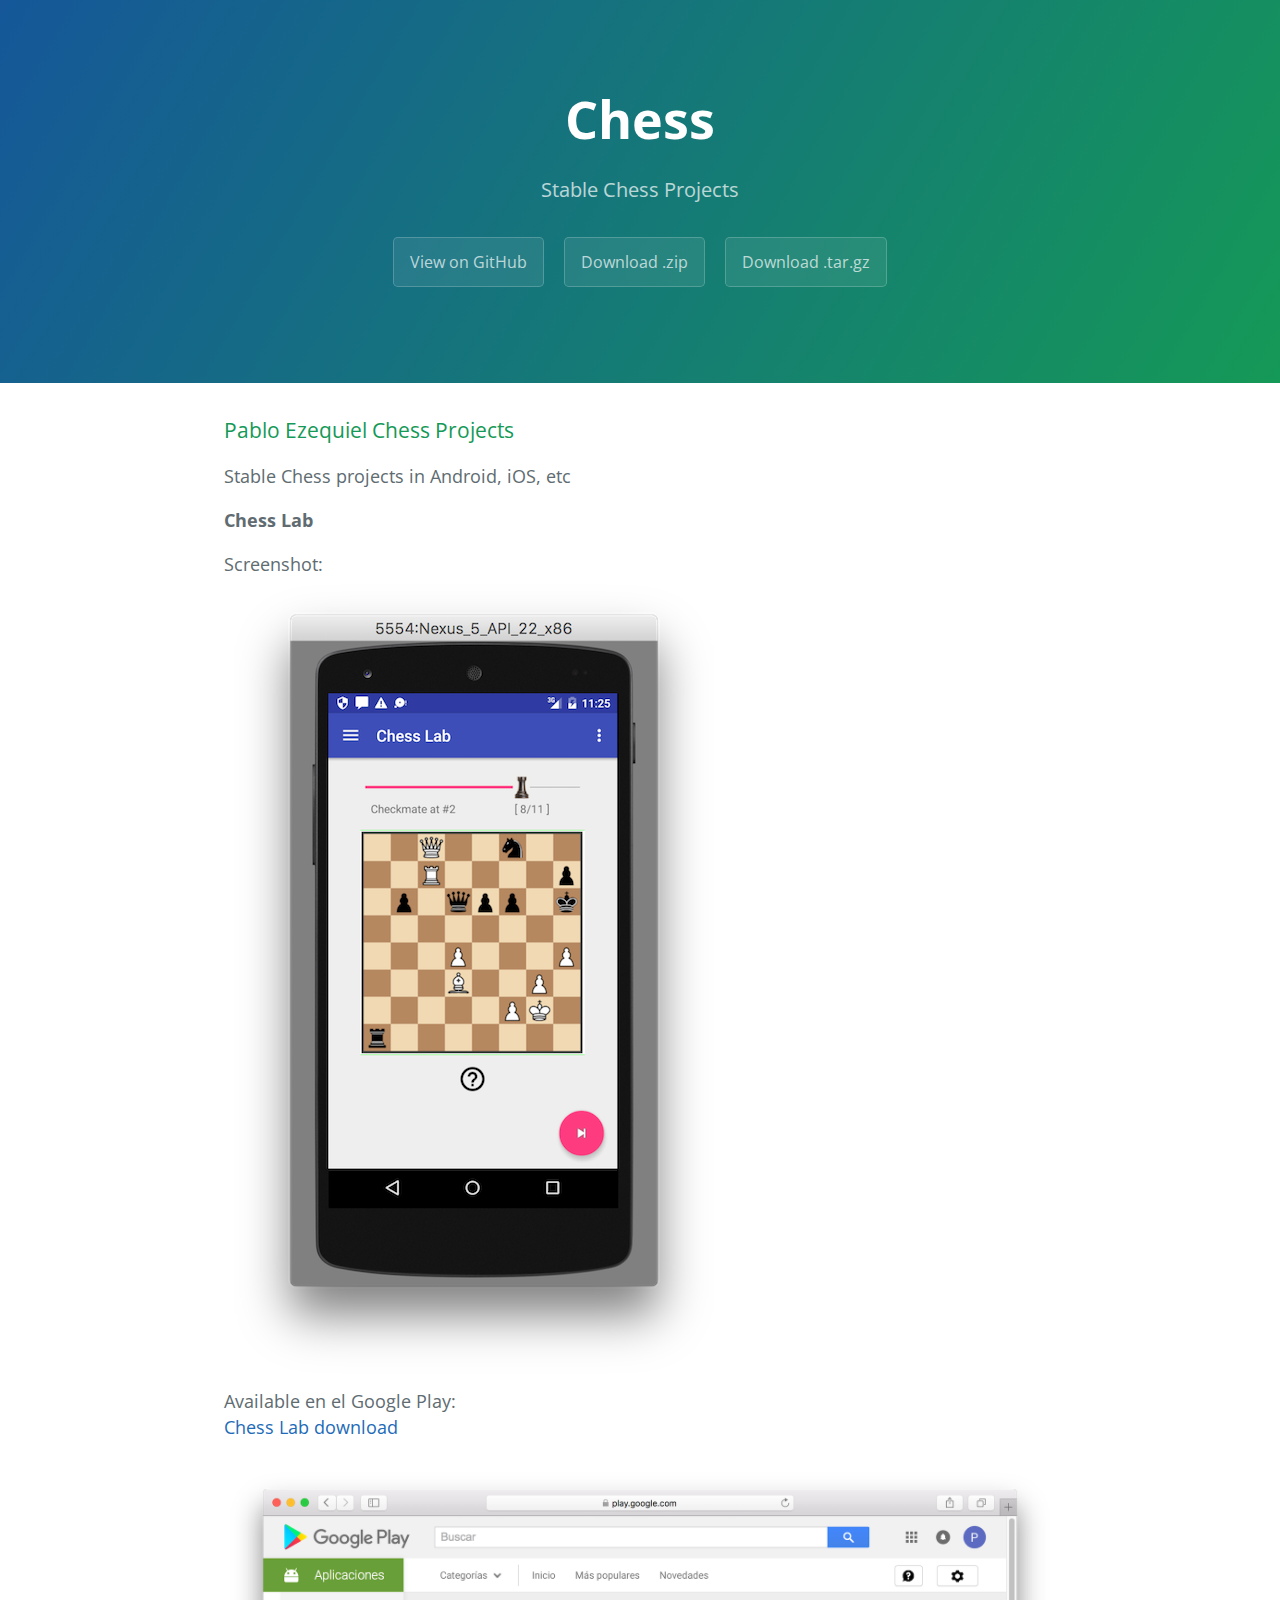
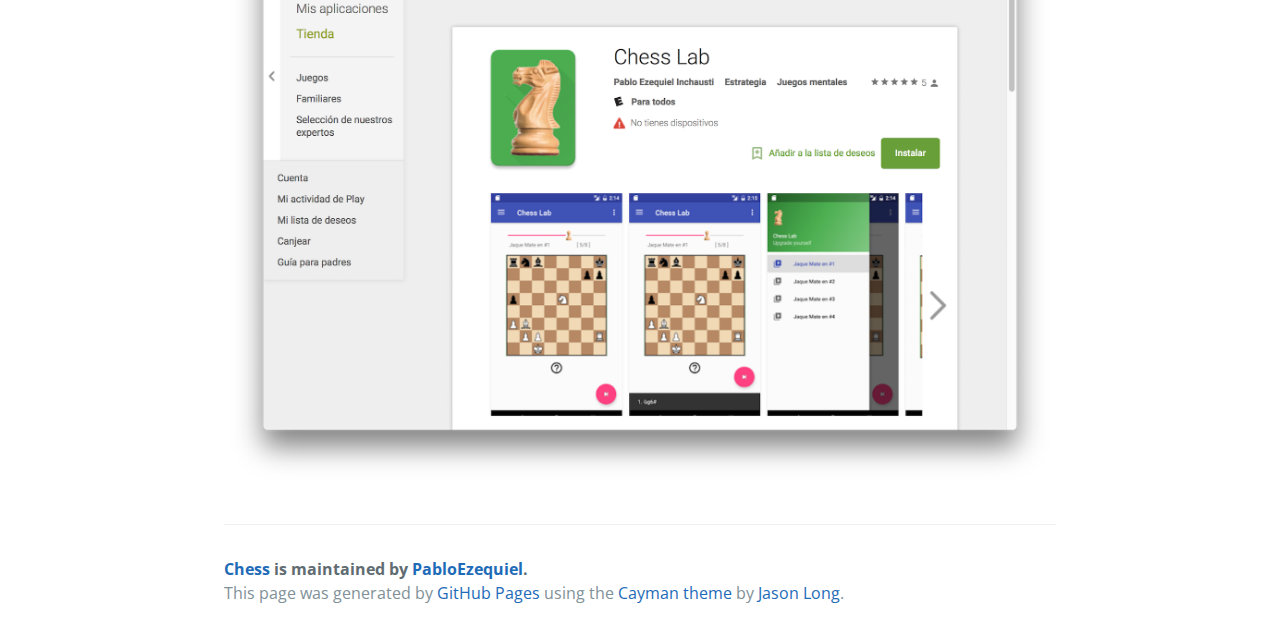
==== index.html @ baebf2f6 "imagen de Google Play" ====
<!DOCTYPE html>
<html lang="en-us">
  <head>
    <meta charset="UTF-8">
    <title>Chess by PabloEzequiel</title>
    <meta name="viewport" content="width=device-width, initial-scale=1">
    <link rel="stylesheet" type="text/css" href="stylesheets/normalize.css" media="screen">
    <link href='https://fonts.googleapis.com/css?family=Open+Sans:400,700' rel='stylesheet' type='text/css'>
    <link rel="stylesheet" type="text/css" href="stylesheets/stylesheet.css" media="screen">
    <link rel="stylesheet" type="text/css" href="stylesheets/github-light.css" media="screen">
  </head>
  <body>
    <section class="page-header">
      <h1 class="project-name">Chess</h1>
      <h2 class="project-tagline">Stable Chess Projects</h2>
      <a href="https://github.com/PabloEzequiel/chess" class="btn">View on GitHub</a>
      <a href="https://github.com/PabloEzequiel/chess/zipball/master" class="btn">Download .zip</a>
      <a href="https://github.com/PabloEzequiel/chess/tarball/master" class="btn">Download .tar.gz</a>
    </section>

    <section class="main-content">
      <h3>
<a id="pablo-ezequiel-chess-projects" class="anchor" href="#pablo-ezequiel-chess-projects" aria-hidden="true"><span aria-hidden="true" class="octicon octicon-link"></span></a>Pablo Ezequiel Chess Projects</h3>

<p>Stable Chess projects in Android, iOS, etc</p>

<p><b>Chess Lab</b></p>

Screenshot:
<br>
<img src="img/chesslab_001.png"/>

<br>
Available en el Google Play:<br>
<a href="https://play.google.com/store/apps/details?id=io.github.pabloezequiel.chesslab&hl=es">
Chess Lab download</a>
<br><br>
<img src="img/chesslab_002.png"/>


      <footer class="site-footer">
        <span class="site-footer-owner"><a href="https://github.com/PabloEzequiel/chess">Chess</a> is maintained by <a href="https://github.com/PabloEzequiel">PabloEzequiel</a>.</span>

        <span class="site-footer-credits">This page was generated by <a href="https://pages.github.com">GitHub Pages</a> using the <a href="https://github.com/jasonlong/cayman-theme">Cayman theme</a> by <a href="https://twitter.com/jasonlong">Jason Long</a>.</span>
      </footer>

    </section>


  </body>
</html>
---- stylesheets/stylesheet.css ----
* {
  box-sizing: border-box; }

body {
  padding: 0;
  margin: 0;
  font-family: "Open Sans", "Helvetica Neue", Helvetica, Arial, sans-serif;
  font-size: 16px;
  line-height: 1.5;
  color: #606c71; }

a {
  color: #1e6bb8;
  text-decoration: none; }
  a:hover {
    text-decoration: underline; }

.btn {
  display: inline-block;
  margin-bottom: 1rem;
  color: rgba(255, 255, 255, 0.7);
  background-color: rgba(255, 255, 255, 0.08);
  border-color: rgba(255, 255, 255, 0.2);
  border-style: solid;
  border-width: 1px;
  border-radius: 0.3rem;
  transition: color 0.2s, background-color 0.2s, border-color 0.2s; }
  .btn + .btn {
    margin-left: 1rem; }

.btn:hover {
  color: rgba(255, 255, 255, 0.8);
  text-decoration: none;
  background-color: rgba(255, 255, 255, 0.2);
  border-color: rgba(255, 255, 255, 0.3); }

@media screen and (min-width: 64em) {
  .btn {
    padding: 0.75rem 1rem; } }

@media screen and (min-width: 42em) and (max-width: 64em) {
  .btn {
    padding: 0.6rem 0.9rem;
    font-size: 0.9rem; } }

@media screen and (max-width: 42em) {
  .btn {
    display: block;
    width: 100%;
    padding: 0.75rem;
    font-size: 0.9rem; }
    .btn + .btn {
      margin-top: 1rem;
      margin-left: 0; } }

.page-header {
  color: #fff;
  text-align: center;
  background-color: #159957;
  background-image: linear-gradient(120deg, #155799, #159957); }

@media screen and (min-width: 64em) {
  .page-header {
    padding: 5rem 6rem; } }

@media screen and (min-width: 42em) and (max-width: 64em) {
  .page-header {
    padding: 3rem 4rem; } }

@media screen and (max-width: 42em) {
  .page-header {
    padding: 2rem 1rem; } }

.project-name {
  margin-top: 0;
  margin-bottom: 0.1rem; }

@media screen and (min-width: 64em) {
  .project-name {
    font-size: 3.25rem; } }

@media screen and (min-width: 42em) and (max-width: 64em) {
  .project-name {
    font-size: 2.25rem; } }

@media screen and (max-width: 42em) {
  .project-name {
    font-size: 1.75rem; } }

.project-tagline {
  margin-bottom: 2rem;
  font-weight: normal;
  opacity: 0.7; }

@media screen and (min-width: 64em) {
  .project-tagline {
    font-size: 1.25rem; } }

@media screen and (min-width: 42em) and (max-width: 64em) {
  .project-tagline {
    font-size: 1.15rem; } }

@media screen and (max-width: 42em) {
  .project-tagline {
    font-size: 1rem; } }

.main-content :first-child {
  margin-top: 0; }
.main-content img {
  max-width: 100%; }
.main-content h1, .main-content h2, .main-content h3, .main-content h4, .main-content h5, .main-content h6 {
  margin-top: 2rem;
  margin-bottom: 1rem;
  font-weight: normal;
  color: #159957; }
.main-content p {
  margin-bottom: 1em; }
.main-content code {
  padding: 2px 4px;
  font-family: Consolas, "Liberation Mono", Menlo, Courier, monospace;
  font-size: 0.9rem;
  color: #383e41;
  background-color: #f3f6fa;
  border-radius: 0.3rem; }
.main-content pre {
  padding: 0.8rem;
  margin-top: 0;
  margin-bottom: 1rem;
  font: 1rem Consolas, "Liberation Mono", Menlo, Courier, monospace;
  color: #567482;
  word-wrap: normal;
  background-color: #f3f6fa;
  border: solid 1px #dce6f0;
  border-radius: 0.3rem; }
  .main-content pre > code {
    padding: 0;
    margin: 0;
    font-size: 0.9rem;
    color: #567482;
    word-break: normal;
    white-space: pre;
    background: transparent;
    border: 0; }
.main-content .highlight {
  margin-bottom: 1rem; }
  .main-content .highlight pre {
    margin-bottom: 0;
    word-break: normal; }
.main-content .highlight pre, .main-content pre {
  padding: 0.8rem;
  overflow: auto;
  font-size: 0.9rem;
  line-height: 1.45;
  border-radius: 0.3rem; }
.main-content pre code, .main-content pre tt {
  display: inline;
  max-width: initial;
  padding: 0;
  margin: 0;
  overflow: initial;
  line-height: inherit;
  word-wrap: normal;
  background-color: transparent;
  border: 0; }
  .main-content pre code:before, .main-content pre code:after, .main-content pre tt:before, .main-content pre tt:after {
    content: normal; }
.main-content ul, .main-content ol {
  margin-top: 0; }
.main-content blockquote {
  padding: 0 1rem;
  margin-left: 0;
  color: #819198;
  border-left: 0.3rem solid #dce6f0; }
  .main-content blockquote > :first-child {
    margin-top: 0; }
  .main-content blockquote > :last-child {
    margin-bottom: 0; }
.main-content table {
  display: block;
  width: 100%;
  overflow: auto;
  word-break: normal;
  word-break: keep-all; }
  .main-content table th {
    font-weight: bold; }
  .main-content table th, .main-content table td {
    padding: 0.5rem 1rem;
    border: 1px solid #e9ebec; }
.main-content dl {
  padding: 0; }
  .main-content dl dt {
    padding: 0;
    margin-top: 1rem;
    font-size: 1rem;
    font-weight: bold; }
  .main-content dl dd {
    padding: 0;
    margin-bottom: 1rem; }
.main-content hr {
  height: 2px;
  padding: 0;
  margin: 1rem 0;
  background-color: #eff0f1;
  border: 0; }

@media screen and (min-width: 64em) {
  .main-content {
    max-width: 64rem;
    padding: 2rem 6rem;
    margin: 0 auto;
    font-size: 1.1rem; } }

@media screen and (min-width: 42em) and (max-width: 64em) {
  .main-content {
    padding: 2rem 4rem;
    font-size: 1.1rem; } }

@media screen and (max-width: 42em) {
  .main-content {
    padding: 2rem 1rem;
    font-size: 1rem; } }

.site-footer {
  padding-top: 2rem;
  margin-top: 2rem;
  border-top: solid 1px #eff0f1; }

.site-footer-owner {
  display: block;
  font-weight: bold; }

.site-footer-credits {
  color: #819198; }

@media screen and (min-width: 64em) {
  .site-footer {
    font-size: 1rem; } }

@media screen and (min-width: 42em) and (max-width: 64em) {
  .site-footer {
    font-size: 1rem; } }

@media screen and (max-width: 42em) {
  .site-footer {
    font-size: 0.9rem; } }
---- stylesheets/github-light.css ----
/*
The MIT License (MIT)

Copyright (c) 2016 GitHub, Inc.

Permission is hereby granted, free of charge, to any person obtaining a copy
of this software and associated documentation files (the "Software"), to deal
in the Software without restriction, including without limitation the rights
to use, copy, modify, merge, publish, distribute, sublicense, and/or sell
copies of the Software, and to permit persons to whom the Software is
furnished to do so, subject to the following conditions:

The above copyright notice and this permission notice shall be included in all
copies or substantial portions of the Software.

THE SOFTWARE IS PROVIDED "AS IS", WITHOUT WARRANTY OF ANY KIND, EXPRESS OR
IMPLIED, INCLUDING BUT NOT LIMITED TO THE WARRANTIES OF MERCHANTABILITY,
FITNESS FOR A PARTICULAR PURPOSE AND NONINFRINGEMENT. IN NO EVENT SHALL THE
AUTHORS OR COPYRIGHT HOLDERS BE LIABLE FOR ANY CLAIM, DAMAGES OR OTHER
LIABILITY, WHETHER IN AN ACTION OF CONTRACT, TORT OR OTHERWISE, ARISING FROM,
OUT OF OR IN CONNECTION WITH THE SOFTWARE OR THE USE OR OTHER DEALINGS IN THE
SOFTWARE.

*/

.pl-c /* comment */ {
  color: #969896;
}

.pl-c1 /* constant, variable.other.constant, support, meta.property-name, support.constant, support.variable, meta.module-reference, markup.raw, meta.diff.header */,
.pl-s .pl-v /* string variable */ {
  color: #0086b3;
}

.pl-e /* entity */,
.pl-en /* entity.name */ {
  color: #795da3;
}

.pl-smi /* variable.parameter.function, storage.modifier.package, storage.modifier.import, storage.type.java, variable.other */,
.pl-s .pl-s1 /* string source */ {
  color: #333;
}

.pl-ent /* entity.name.tag */ {
  color: #63a35c;
}

.pl-k /* keyword, storage, storage.type */ {
  color: #a71d5d;
}

.pl-s /* string */,
.pl-pds /* punctuation.definition.string, string.regexp.character-class */,
.pl-s .pl-pse .pl-s1 /* string punctuation.section.embedded source */,
.pl-sr /* string.regexp */,
.pl-sr .pl-cce /* string.regexp constant.character.escape */,
.pl-sr .pl-sre /* string.regexp source.ruby.embedded */,
.pl-sr .pl-sra /* string.regexp string.regexp.arbitrary-repitition */ {
  color: #183691;
}

.pl-v /* variable */ {
  color: #ed6a43;
}

.pl-id /* invalid.deprecated */ {
  color: #b52a1d;
}

.pl-ii /* invalid.illegal */ {
  color: #f8f8f8;
  background-color: #b52a1d;
}

.pl-sr .pl-cce /* string.regexp constant.character.escape */ {
  font-weight: bold;
  color: #63a35c;
}

.pl-ml /* markup.list */ {
  color: #693a17;
}

.pl-mh /* markup.heading */,
.pl-mh .pl-en /* markup.heading entity.name */,
.pl-ms /* meta.separator */ {
  font-weight: bold;
  color: #1d3e81;
}

.pl-mq /* markup.quote */ {
  color: #008080;
}

.pl-mi /* markup.italic */ {
  font-style: italic;
  color: #333;
}

.pl-mb /* markup.bold */ {
  font-weight: bold;
  color: #333;
}

.pl-md /* markup.deleted, meta.diff.header.from-file */ {
  color: #bd2c00;
  background-color: #ffecec;
}

.pl-mi1 /* markup.inserted, meta.diff.header.to-file */ {
  color: #55a532;
  background-color: #eaffea;
}

.pl-mdr /* meta.diff.range */ {
  font-weight: bold;
  color: #795da3;
}

.pl-mo /* meta.output */ {
  color: #1d3e81;
}
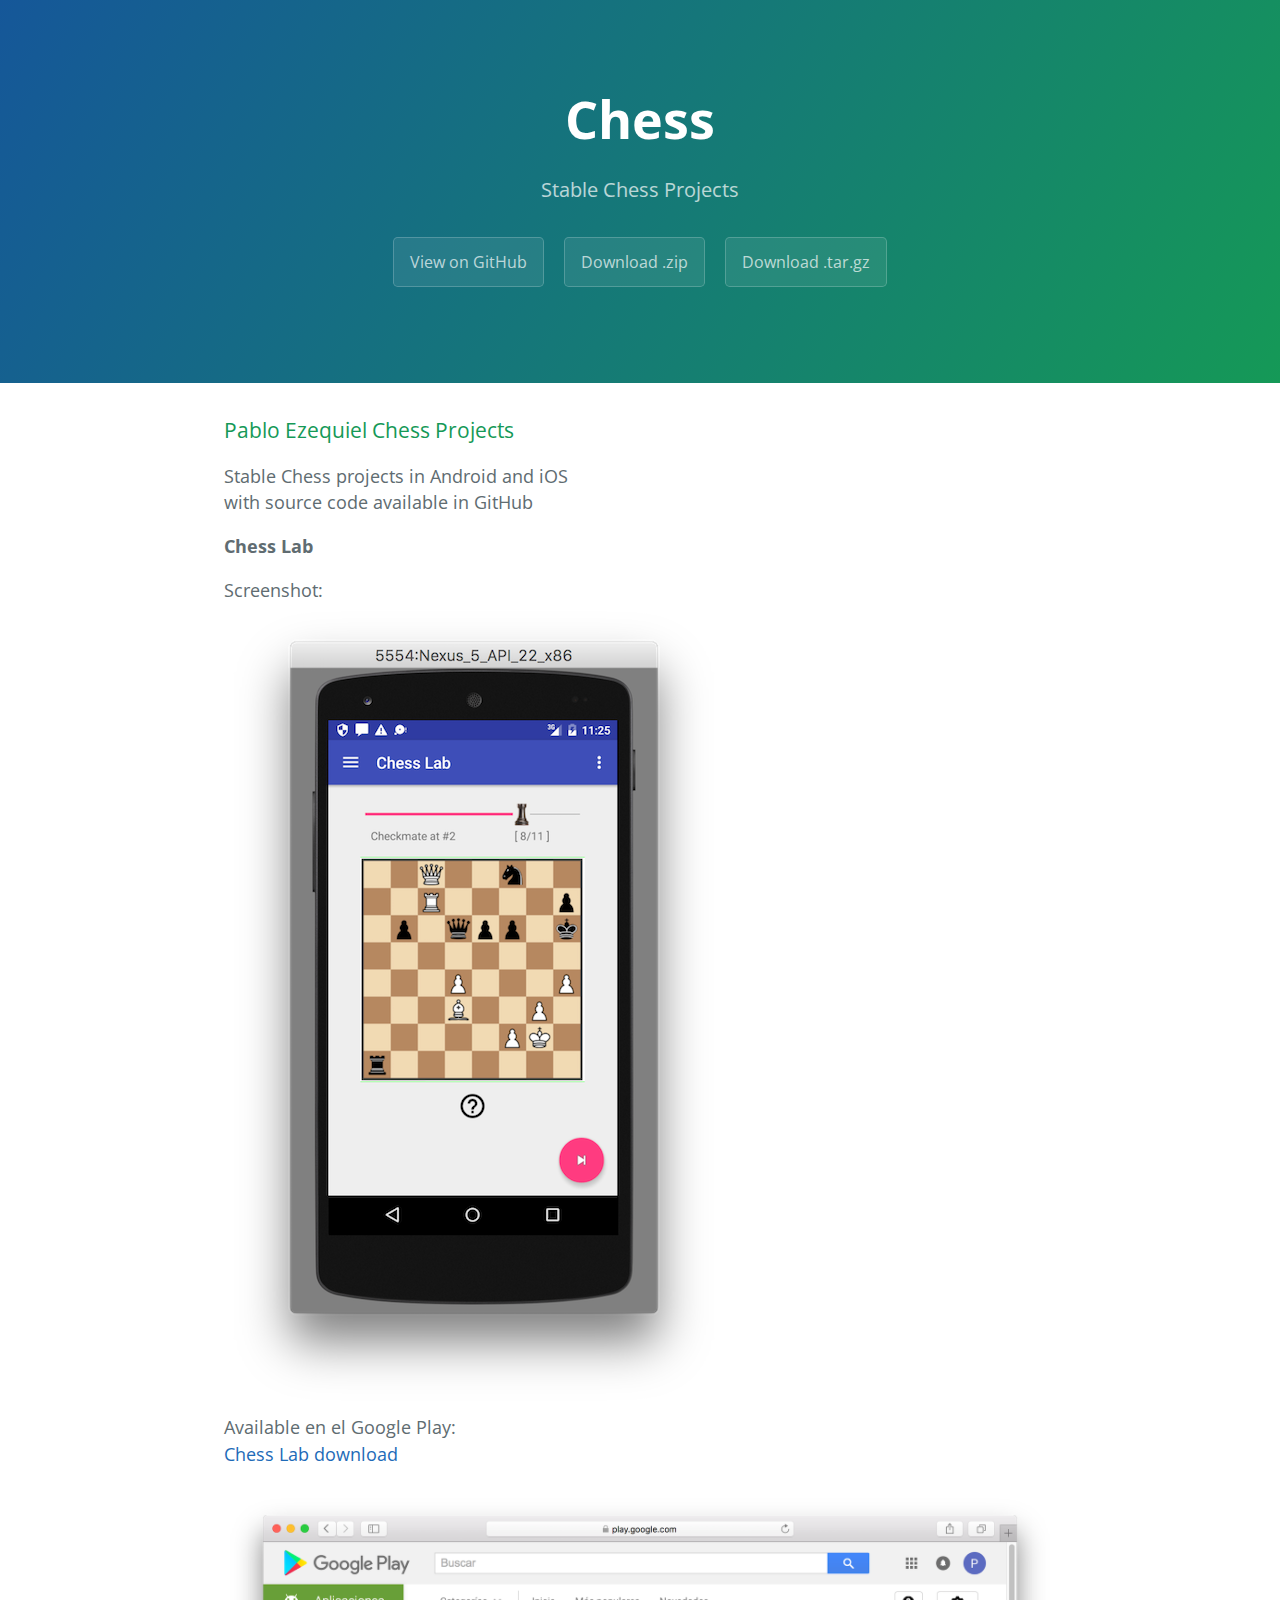
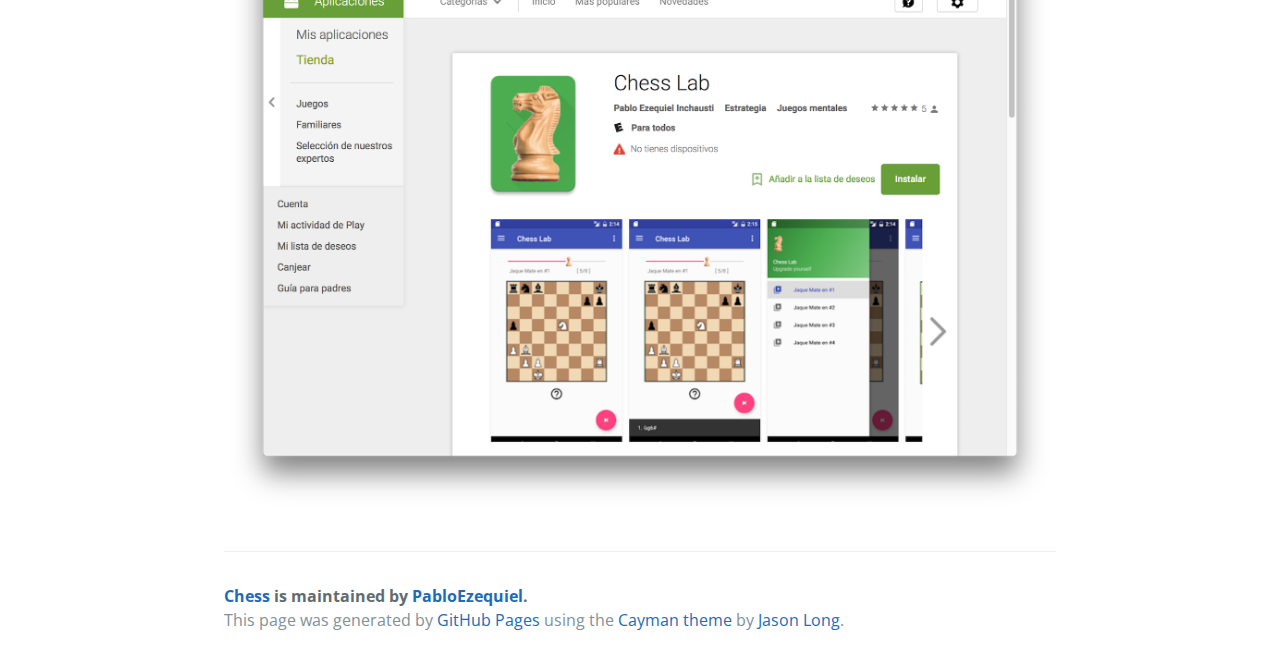
==== commit e1adfc8d: "imagen de Google Play" ====
--- a/index.html
+++ b/index.html
@@ -22,7 +22,7 @@
       <h3>
 <a id="pablo-ezequiel-chess-projects" class="anchor" href="#pablo-ezequiel-chess-projects" aria-hidden="true"><span aria-hidden="true" class="octicon octicon-link"></span></a>Pablo Ezequiel Chess Projects</h3>
 
-<p>Stable Chess projects in Android, iOS, etc</p>
+<p>Stable Chess projects in Android and iOS <br>with source code available in GitHub</p>
 
 <p><b>Chess Lab</b></p>
 
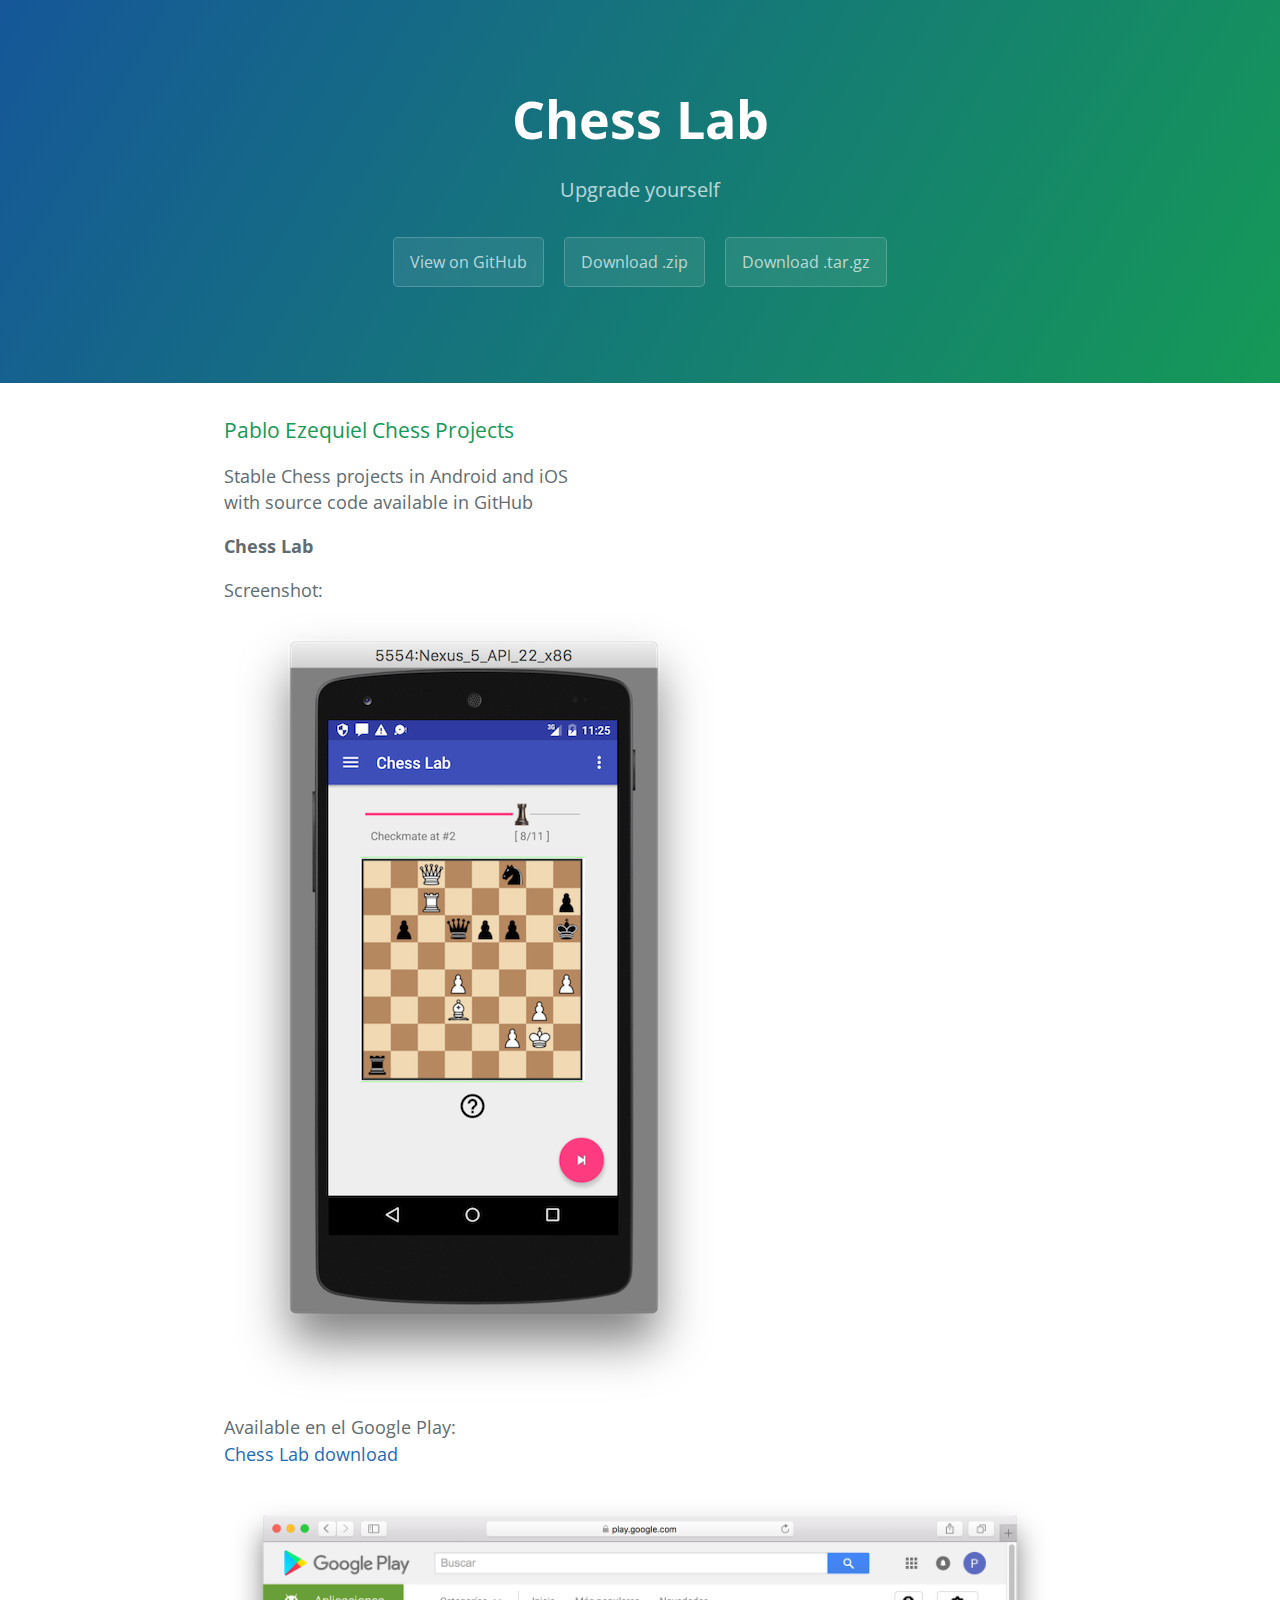
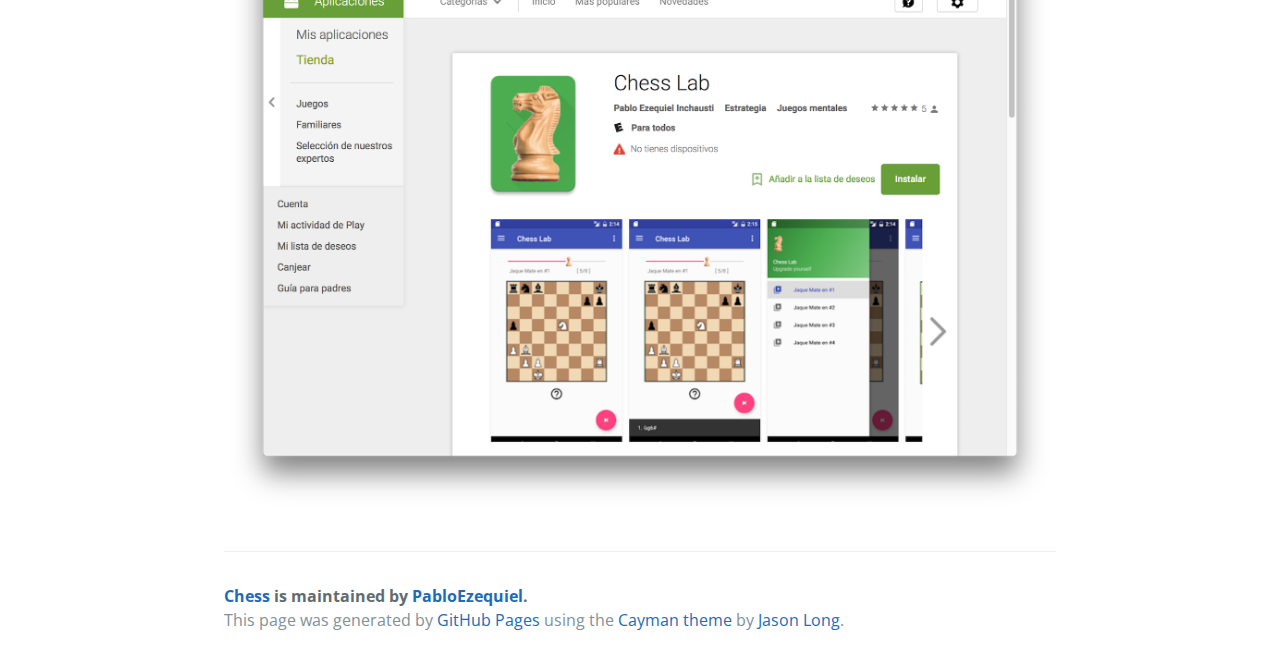
==== commit 5729bd4d: "privaci" ====
--- a/index.html
+++ b/index.html
@@ -11,8 +11,8 @@
   </head>
   <body>
     <section class="page-header">
-      <h1 class="project-name">Chess</h1>
-      <h2 class="project-tagline">Stable Chess Projects</h2>
+      <h1 class="project-name">Chess Lab</h1>
+      <h2 class="project-tagline">Upgrade yourself</h2>
       <a href="https://github.com/PabloEzequiel/chess" class="btn">View on GitHub</a>
       <a href="https://github.com/PabloEzequiel/chess/zipball/master" class="btn">Download .zip</a>
       <a href="https://github.com/PabloEzequiel/chess/tarball/master" class="btn">Download .tar.gz</a>
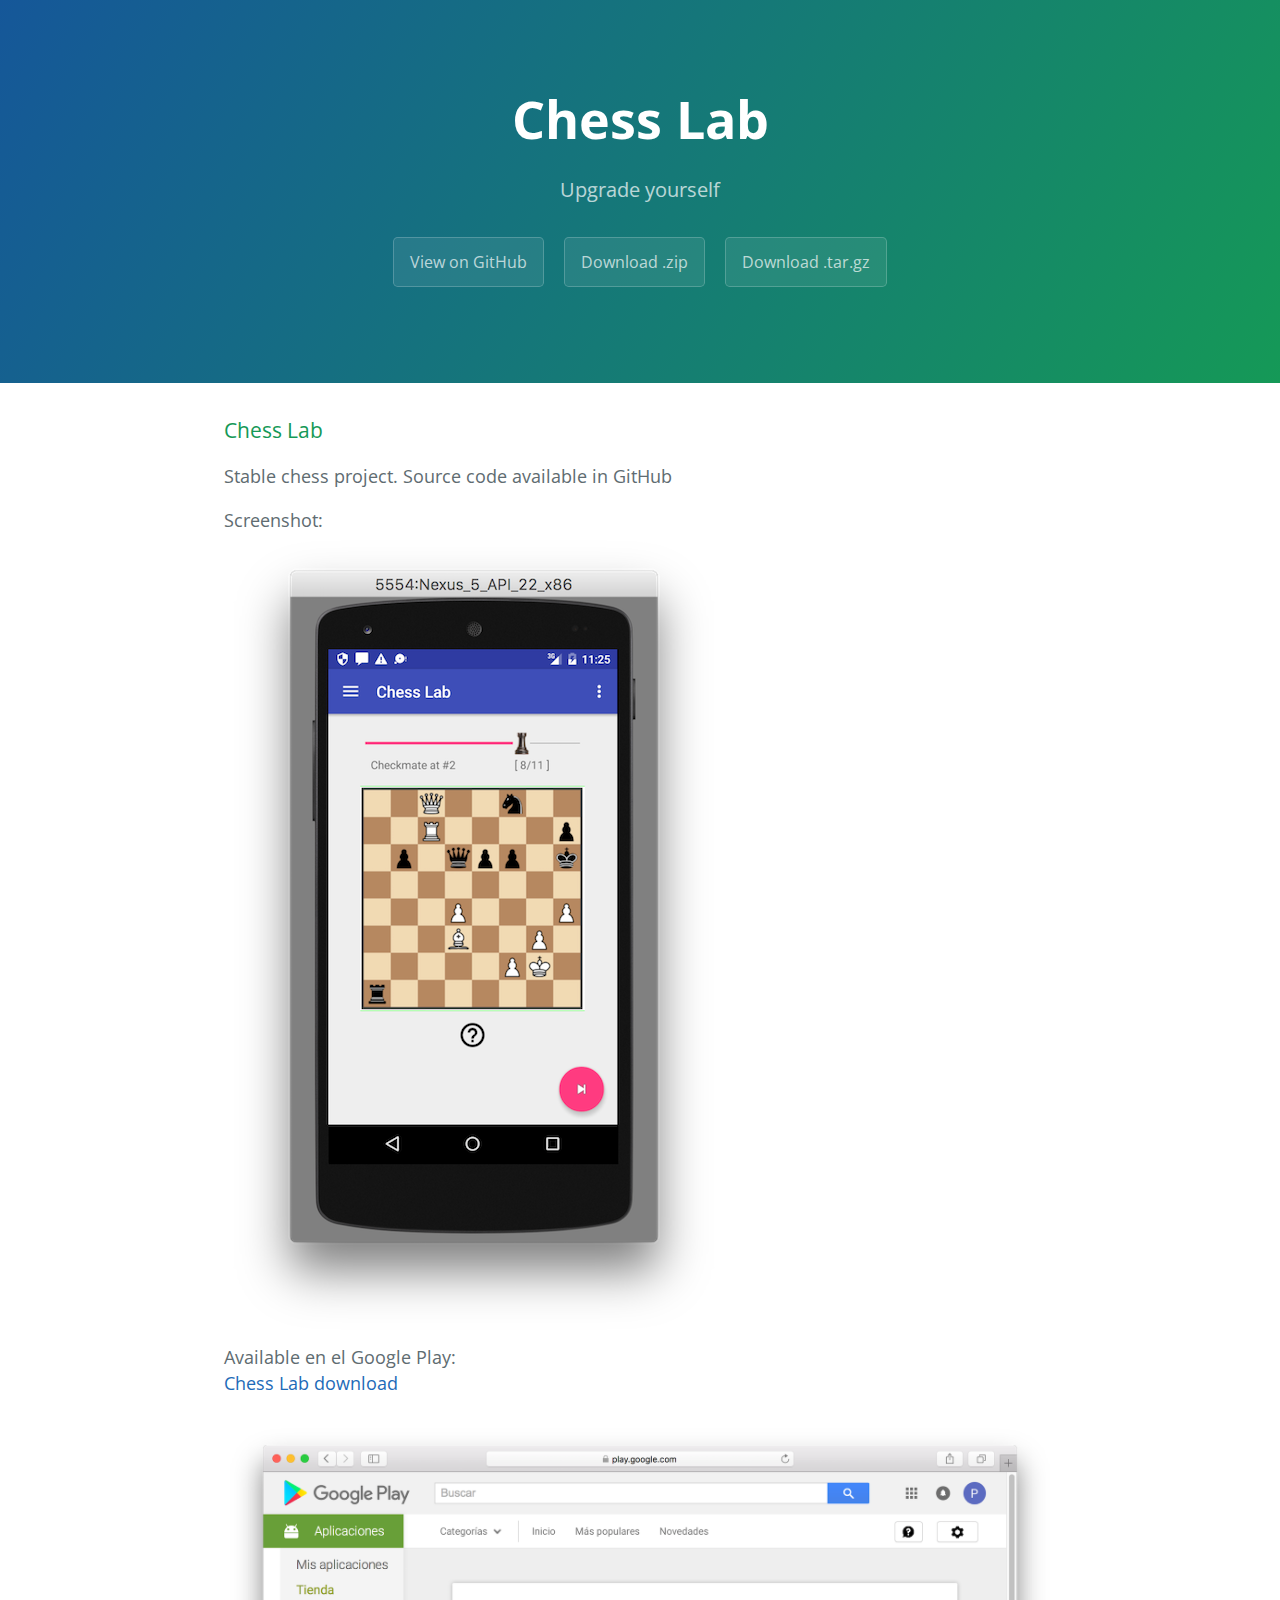
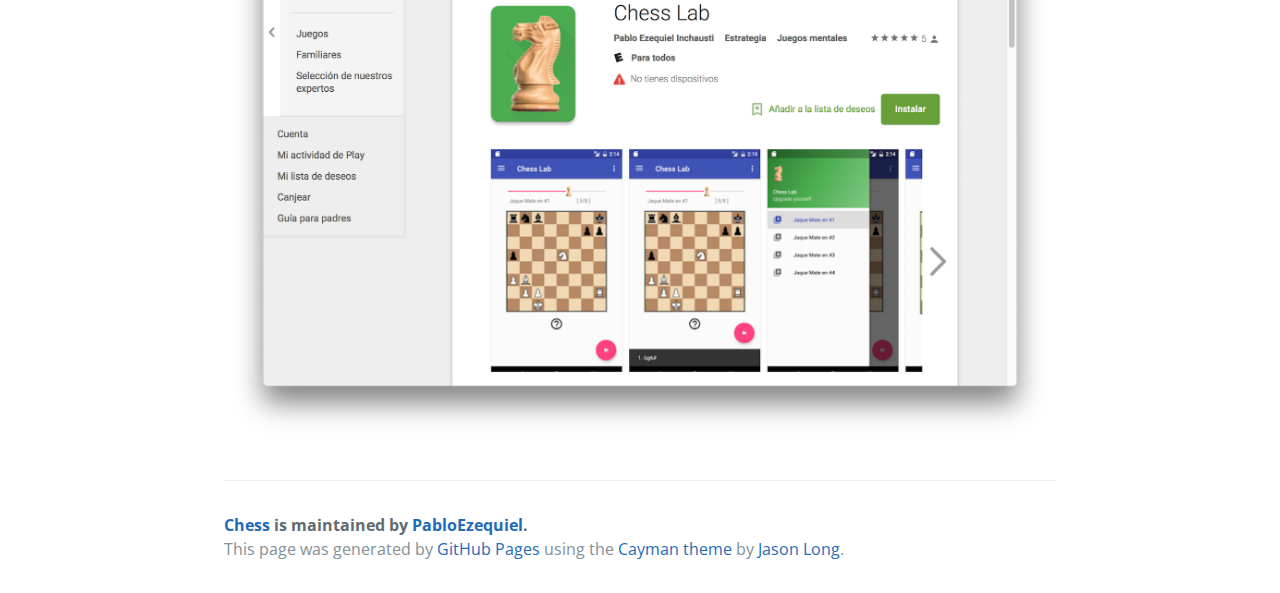
==== commit 3dcbc1da: "message" ====
--- a/index.html
+++ b/index.html
@@ -20,11 +20,11 @@
 
     <section class="main-content">
       <h3>
-<a id="pablo-ezequiel-chess-projects" class="anchor" href="#pablo-ezequiel-chess-projects" aria-hidden="true"><span aria-hidden="true" class="octicon octicon-link"></span></a>Pablo Ezequiel Chess Projects</h3>
+<a id="pablo-ezequiel-chess-projects" class="anchor" href="#pablo-ezequiel-chess-projects" aria-hidden="true"><span aria-hidden="true" class="octicon octicon-link"></span></a>Chess Lab</h3>
 
-<p>Stable Chess projects in Android and iOS <br>with source code available in GitHub</p>
+<p>Stable chess project. Source code available in GitHub</p>
 
-<p><b>Chess Lab</b></p>
+
 
 Screenshot:
 <br>
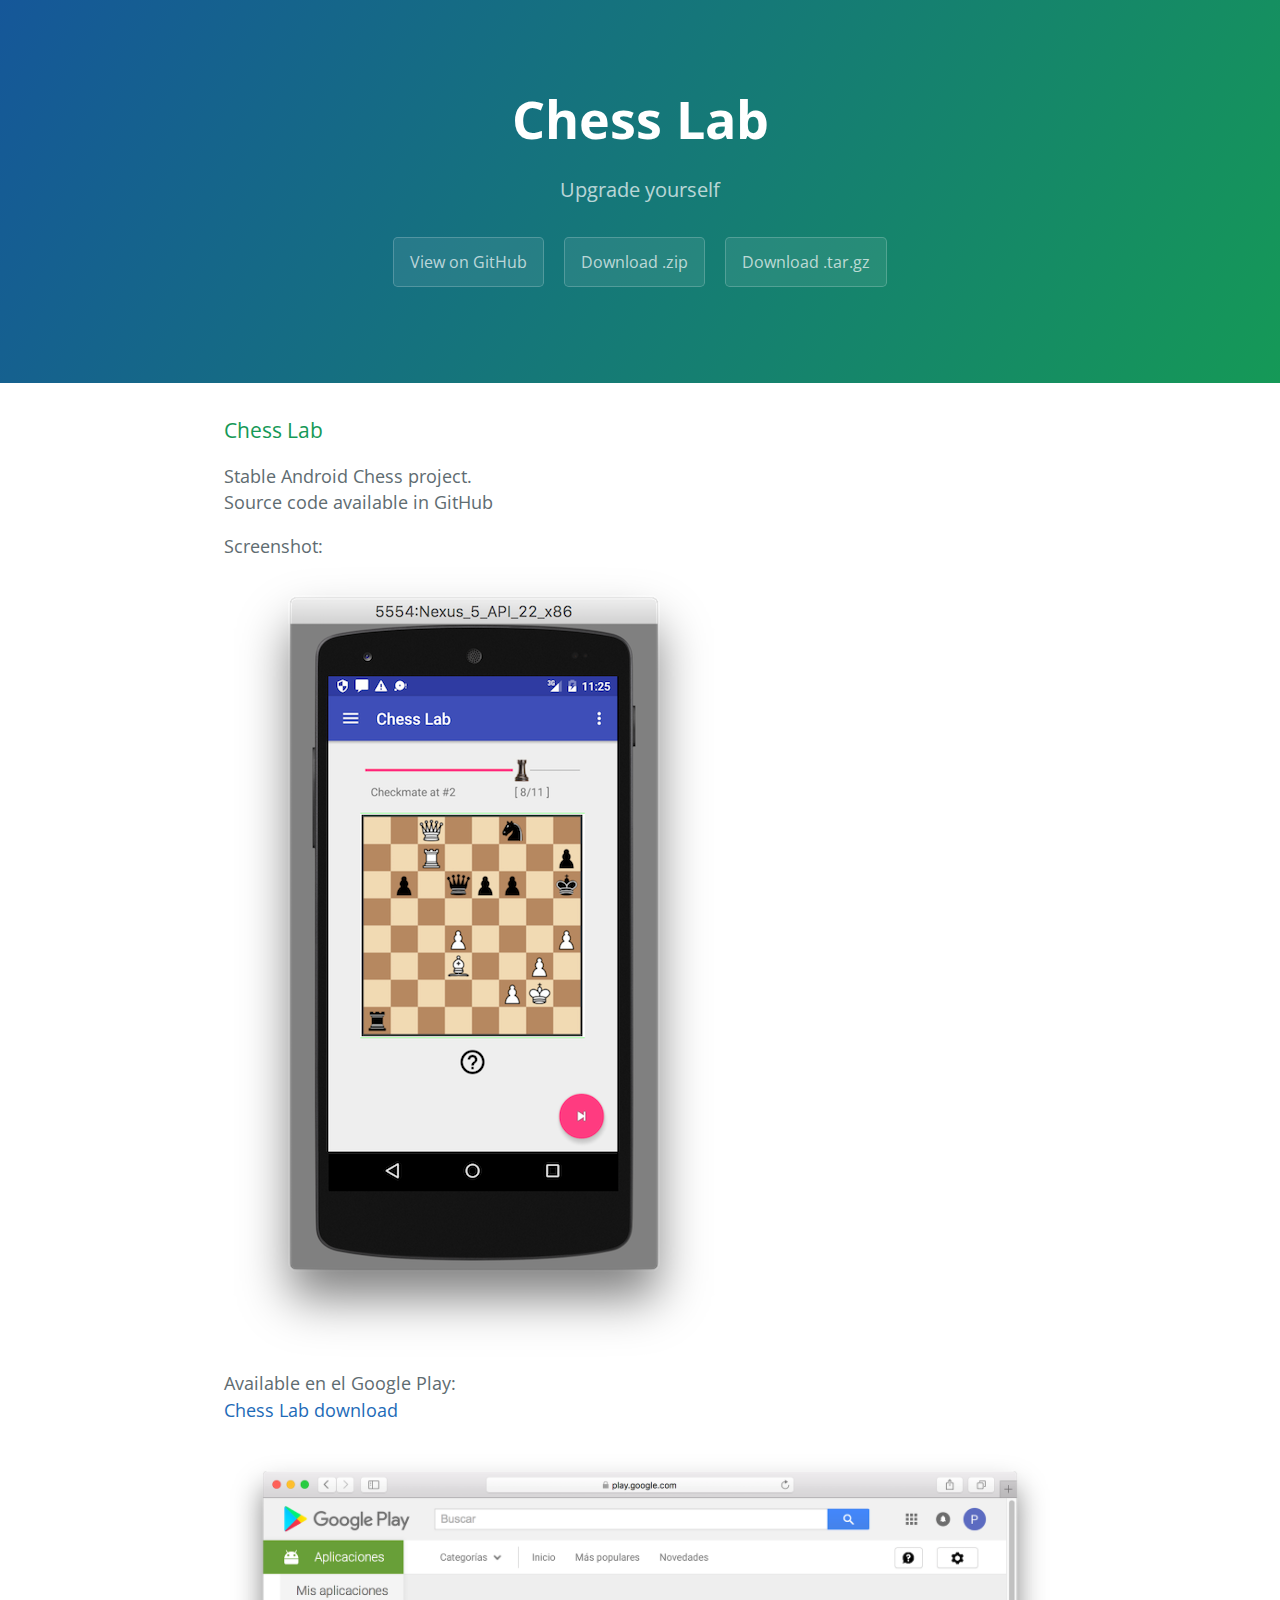
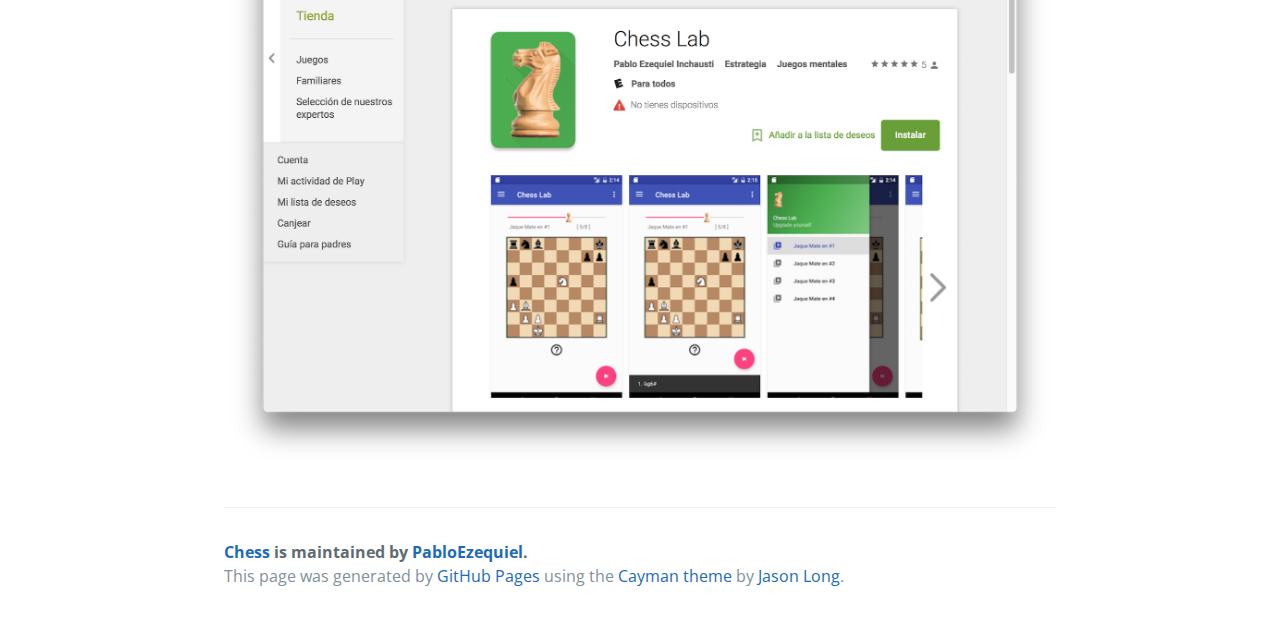
==== commit 1eaa9a4b: "message" ====
--- a/index.html
+++ b/index.html
@@ -22,7 +22,7 @@
       <h3>
 <a id="pablo-ezequiel-chess-projects" class="anchor" href="#pablo-ezequiel-chess-projects" aria-hidden="true"><span aria-hidden="true" class="octicon octicon-link"></span></a>Chess Lab</h3>
 
-<p>Stable chess project. Source code available in GitHub</p>
+<p>Stable Android Chess project. <br>Source code available in GitHub</p>
 
 
 
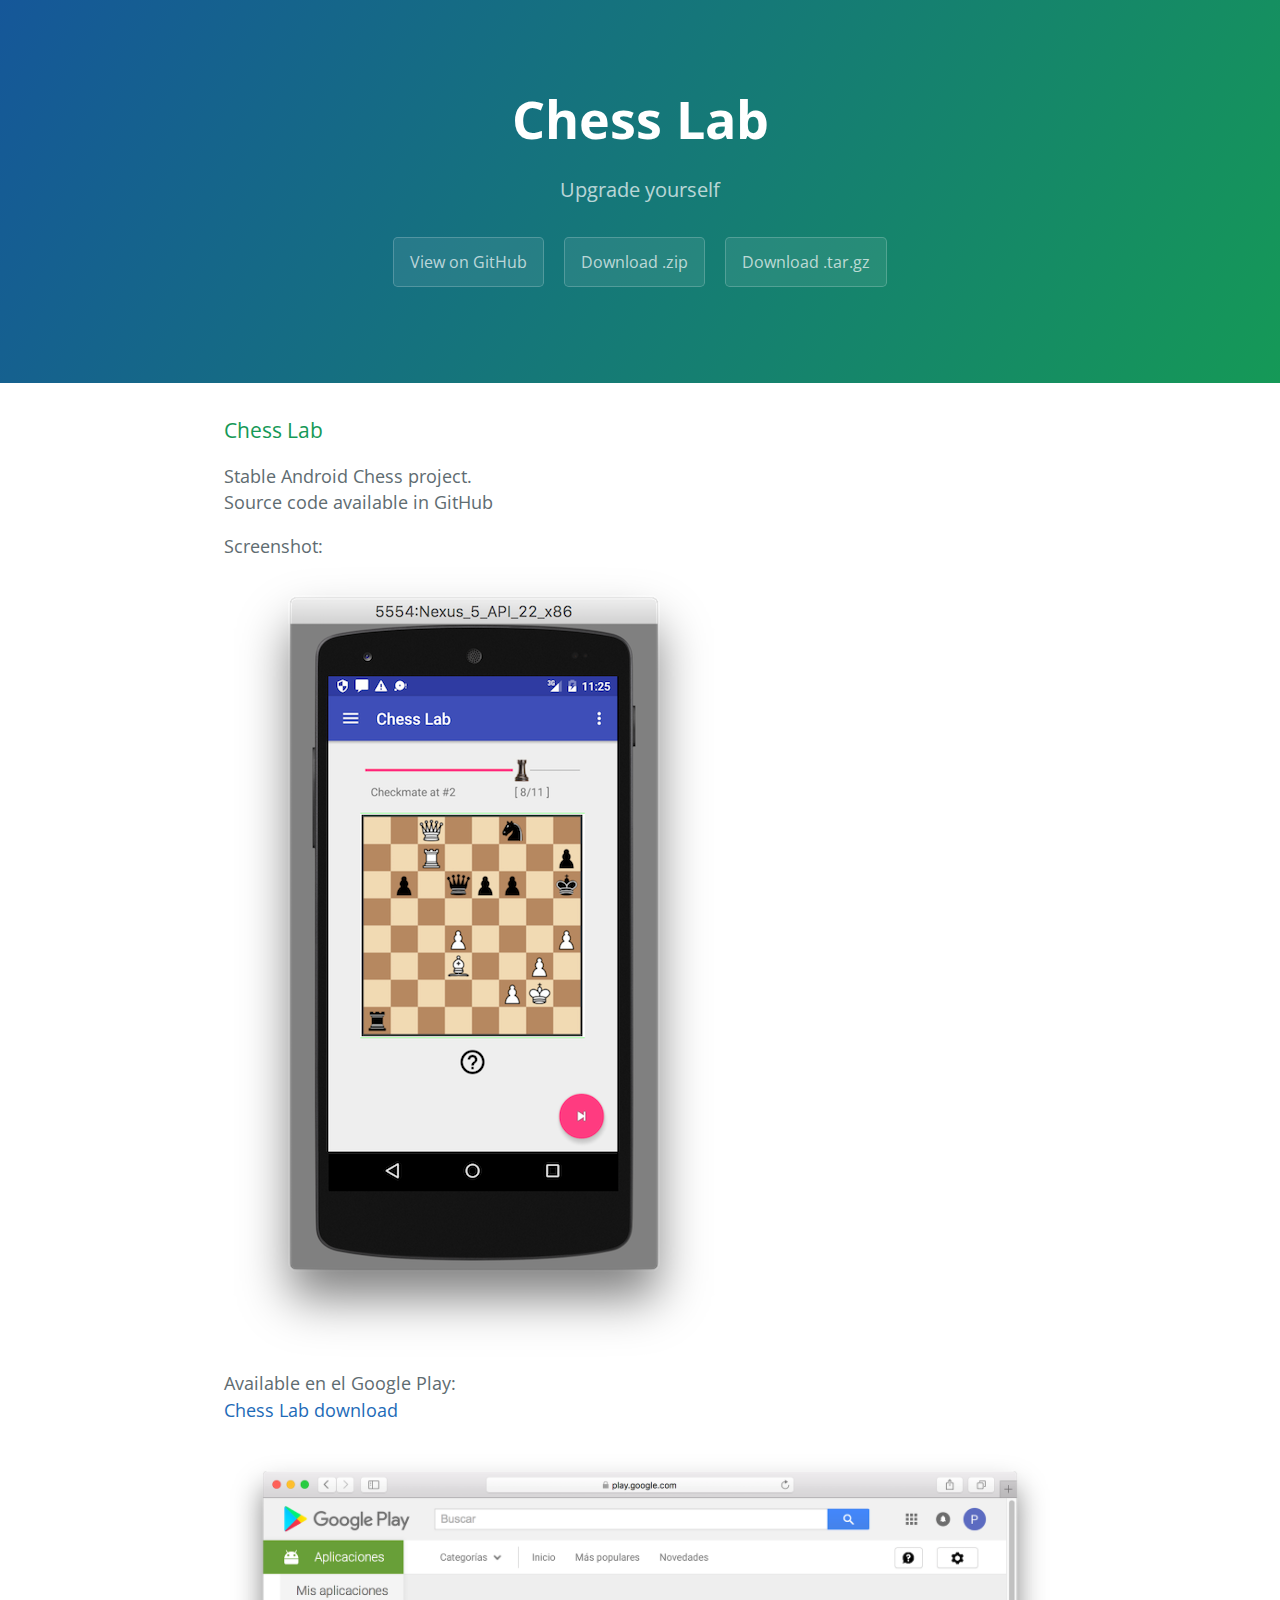
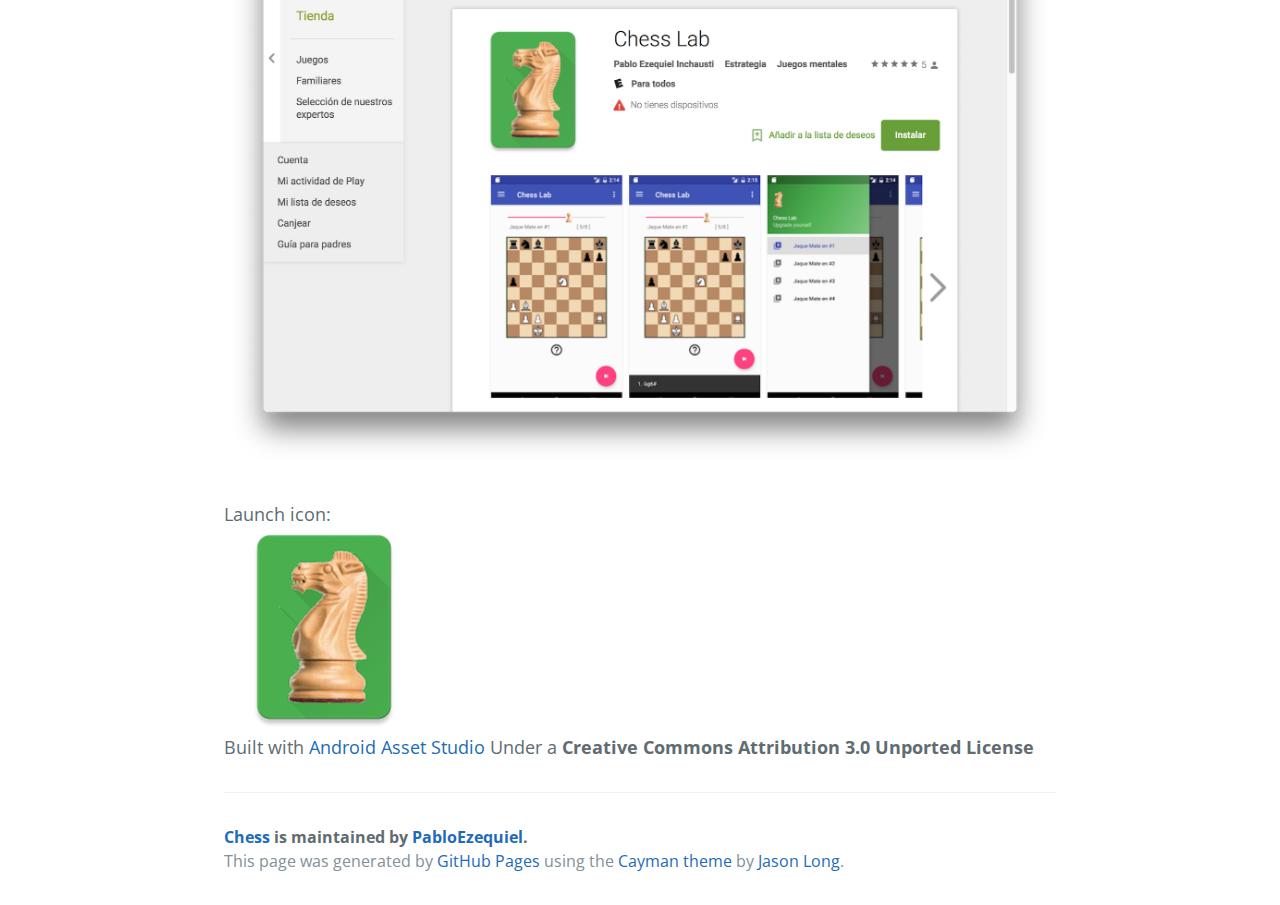
==== commit 0be842a7: "message" ====
--- a/index.html
+++ b/index.html
@@ -38,6 +38,14 @@
 <img src="img/chesslab_002.png"/>
 
 
+<br><br>
+Launch icon:
+<br><img src="img/ic_launcher_200.png"/>
+<br>
+Built with
+<a href="https://romannurik.github.io/AndroidAssetStudio/" target="cc">Android Asset Studio</a>
+Under a <b>Creative Commons Attribution 3.0 Unported License</b>
+
       <footer class="site-footer">
         <span class="site-footer-owner"><a href="https://github.com/PabloEzequiel/chess">Chess</a> is maintained by <a href="https://github.com/PabloEzequiel">PabloEzequiel</a>.</span>
 
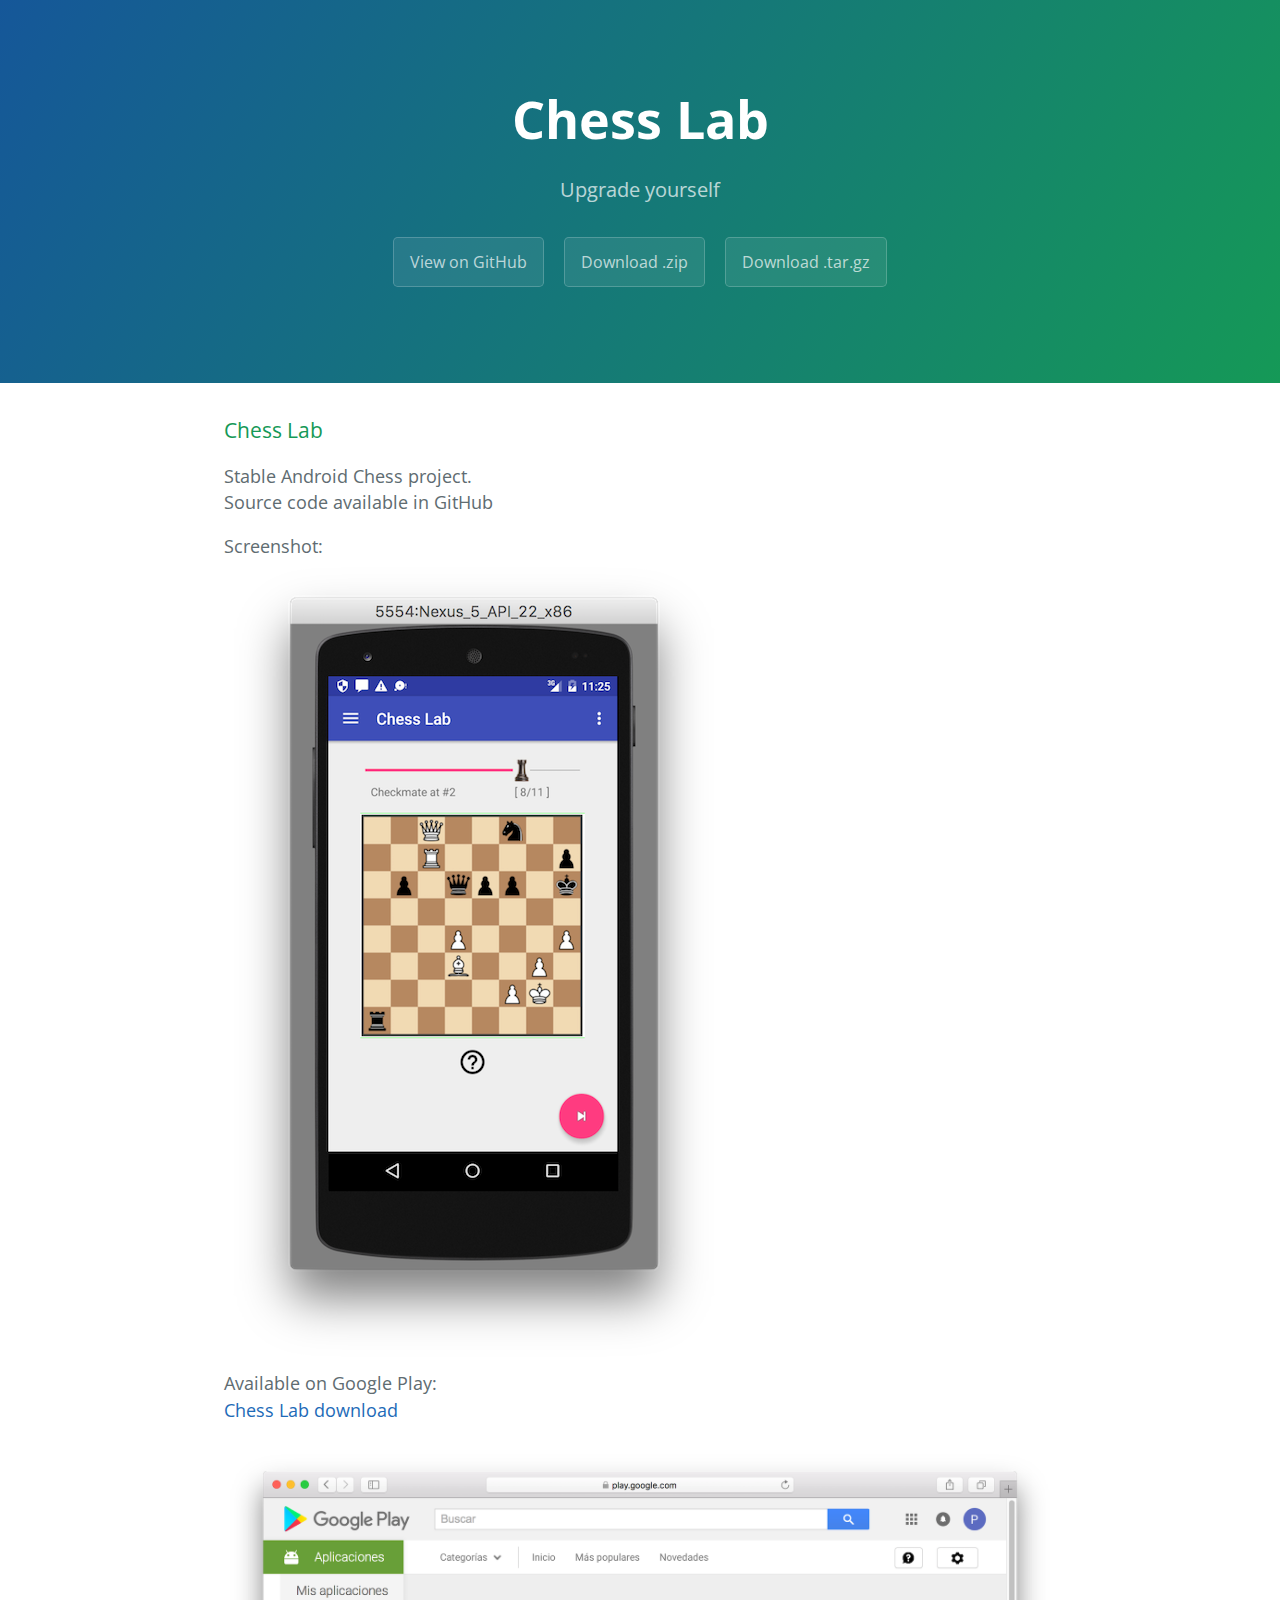
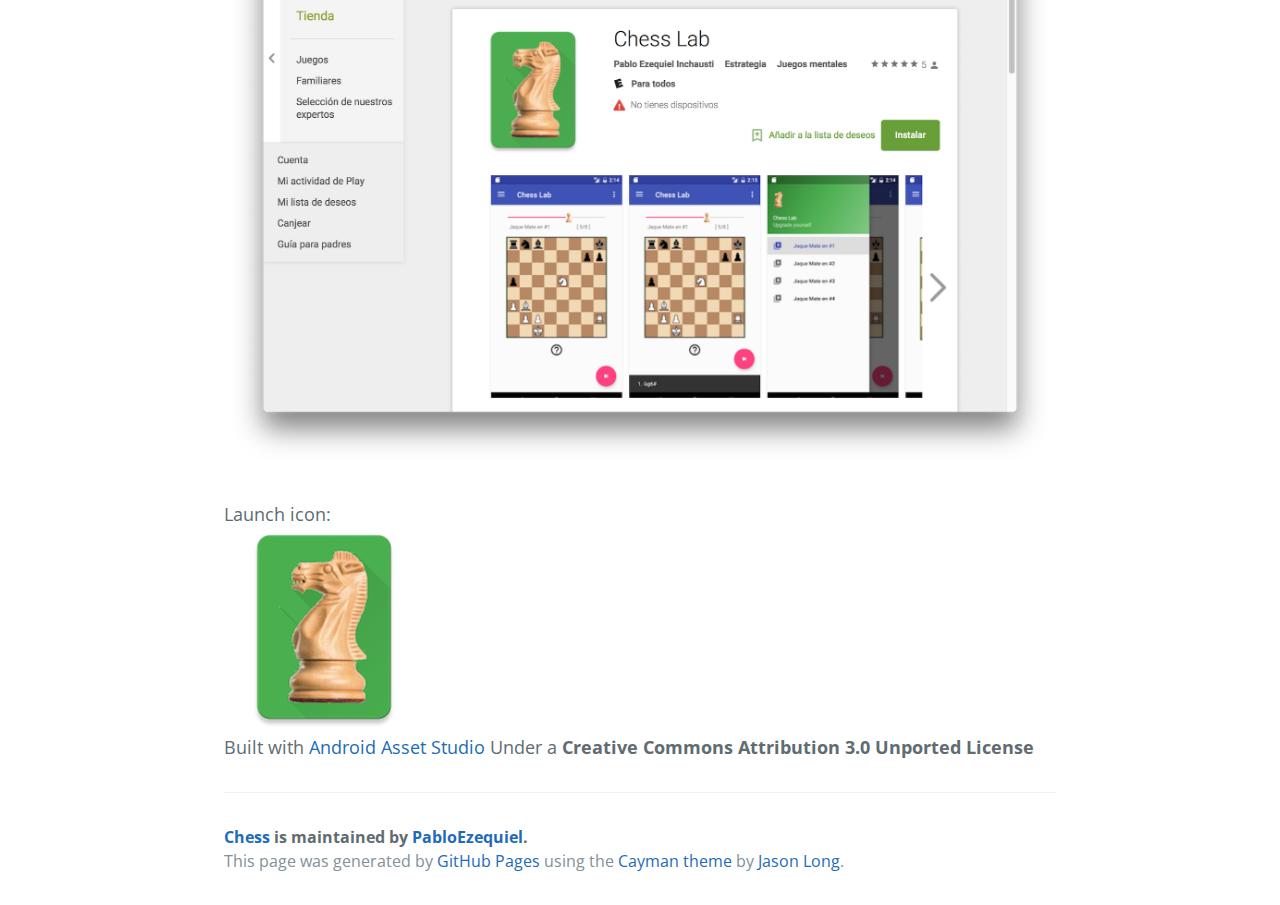
==== commit f7006391: "message" ====
--- a/index.html
+++ b/index.html
@@ -31,7 +31,7 @@
 <img src="img/chesslab_001.png"/>
 
 <br>
-Available en el Google Play:<br>
+Available on Google Play:<br>
 <a href="https://play.google.com/store/apps/details?id=io.github.pabloezequiel.chesslab&hl=es">
 Chess Lab download</a>
 <br><br>
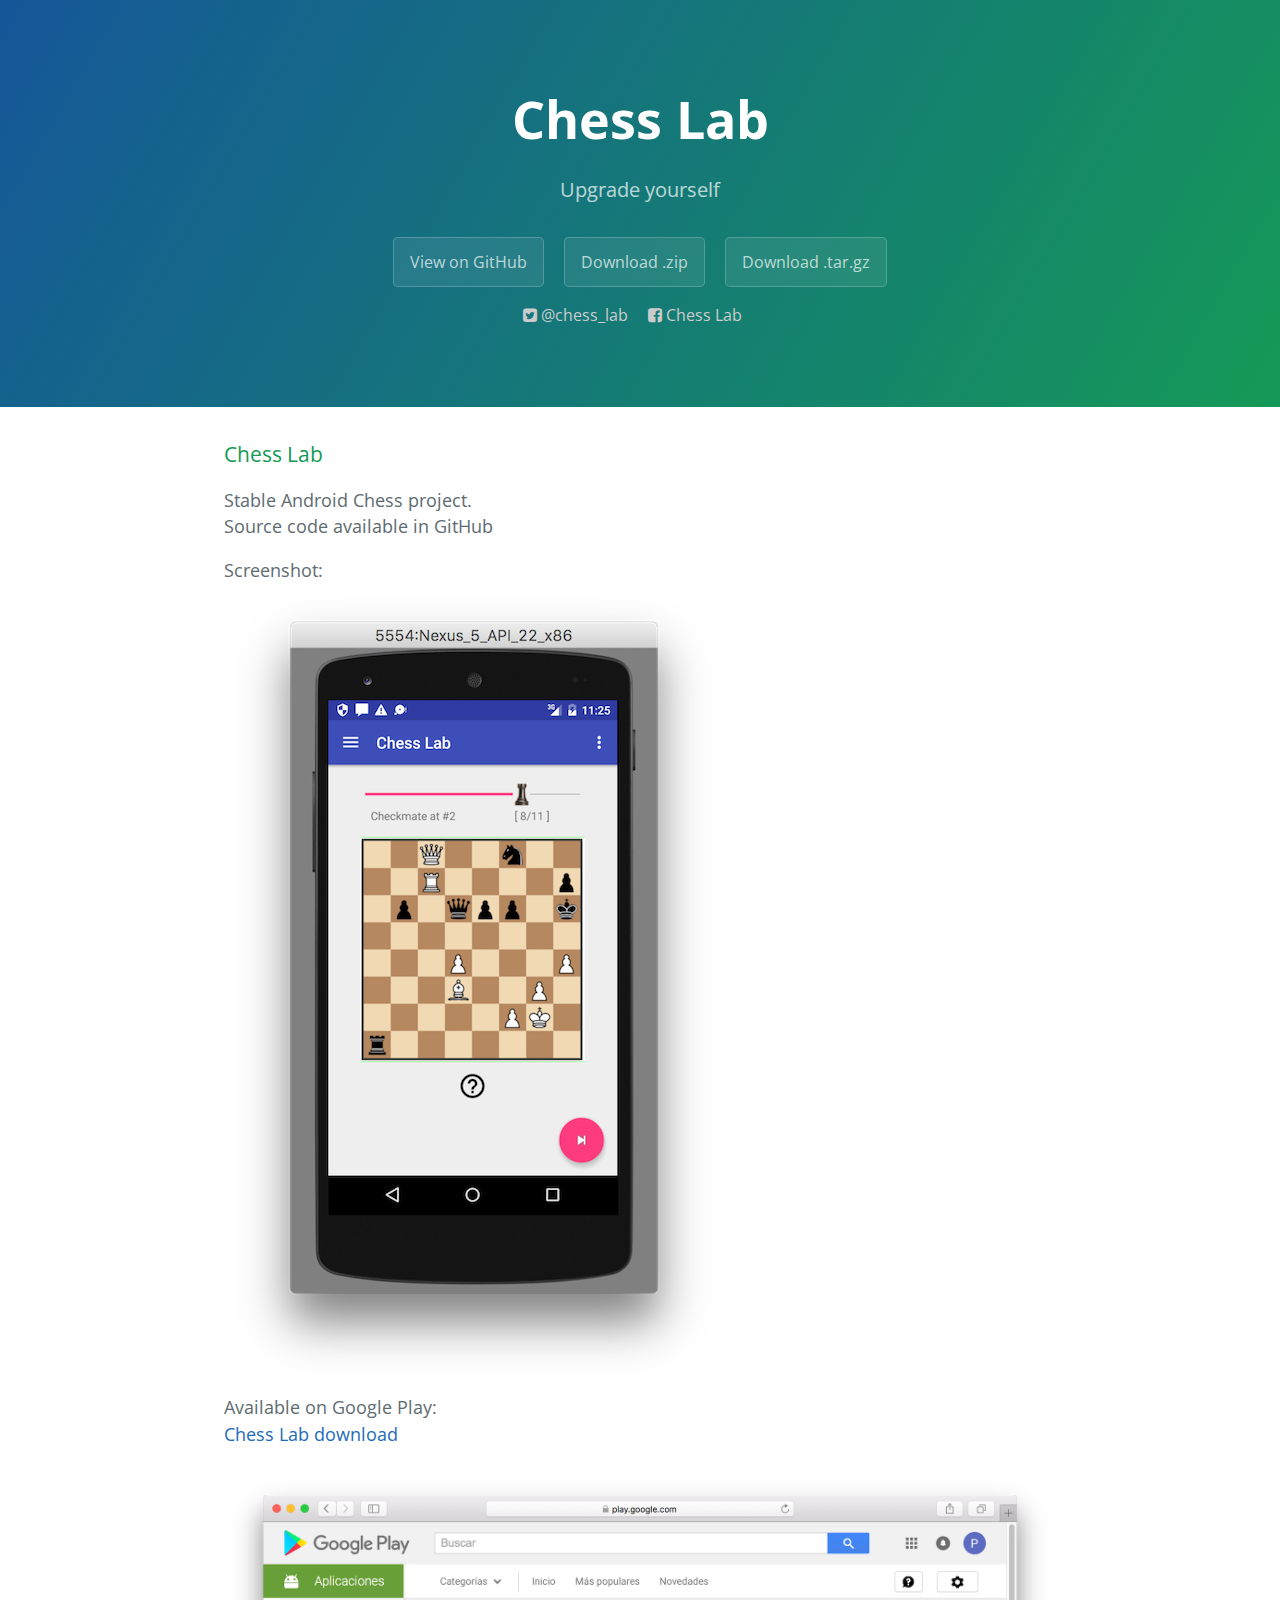
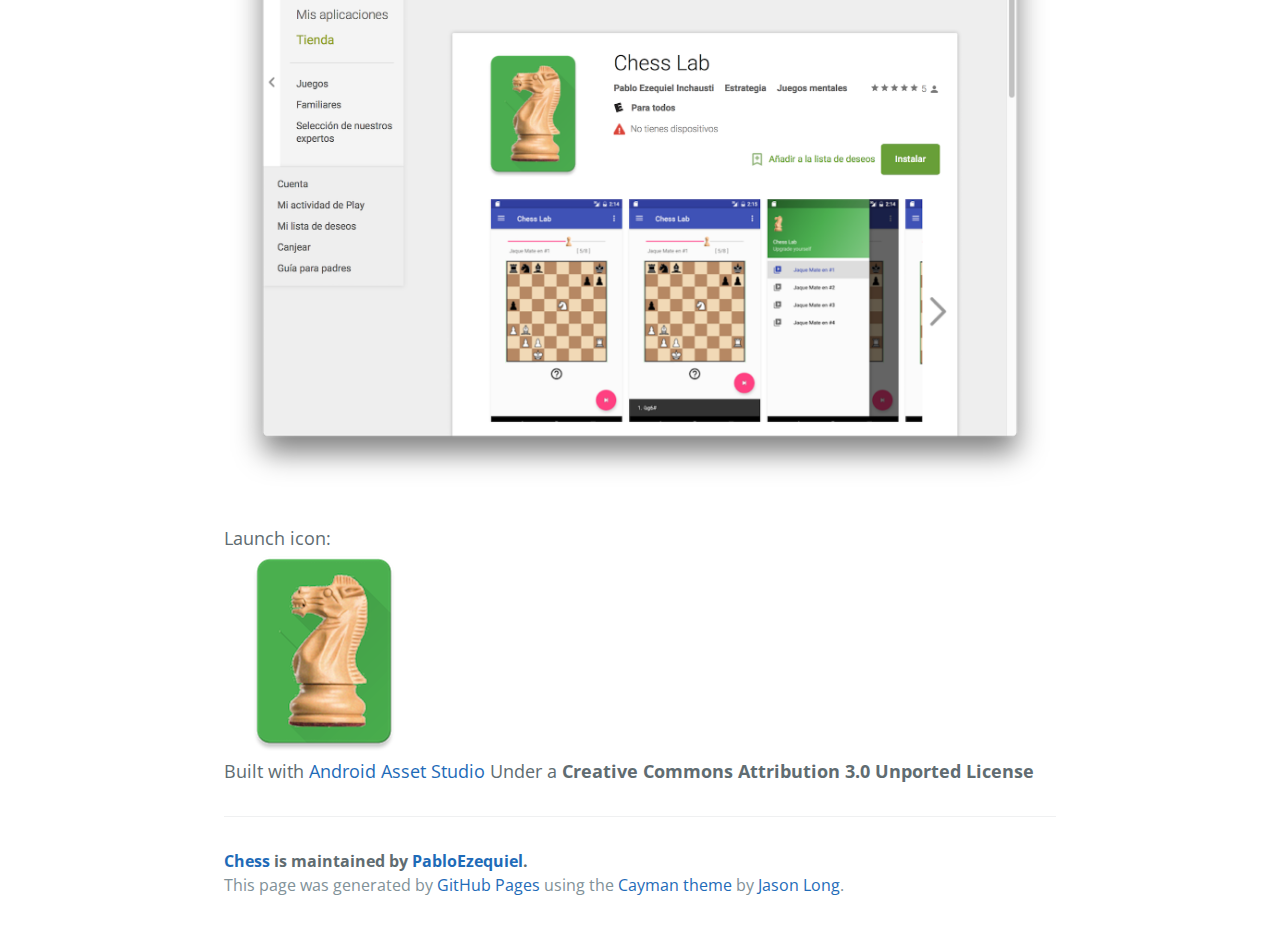
==== commit b5986f16: "font awesome for twitter and fbk" ====
--- a/index.html
+++ b/index.html
@@ -8,6 +8,7 @@
     <link href='https://fonts.googleapis.com/css?family=Open+Sans:400,700' rel='stylesheet' type='text/css'>
     <link rel="stylesheet" type="text/css" href="stylesheets/stylesheet.css" media="screen">
     <link rel="stylesheet" type="text/css" href="stylesheets/github-light.css" media="screen">
+    <link rel="stylesheet" type="text/css" href="font-awesome/css/font-awesome.min.css" media="screen">
   </head>
   <body>
     <section class="page-header">
@@ -16,6 +17,25 @@
       <a href="https://github.com/PabloEzequiel/chess" class="btn">View on GitHub</a>
       <a href="https://github.com/PabloEzequiel/chess/zipball/master" class="btn">Download .zip</a>
       <a href="https://github.com/PabloEzequiel/chess/tarball/master" class="btn">Download .tar.gz</a>
+
+
+
+      <br>
+      <a class="redes" href="https://twitter.com/chess_lab" target="rs">
+          <i class="fa fa-twitter-square fa-1x"  aria-hidden="true"></i>
+          @chess_lab</a>&nbsp;&nbsp;&nbsp;&nbsp;
+
+      <a class="redes" href="https://www.facebook.com/chesslab.mob" target="rs">
+          <i class="fa fa-facebook-square fa-1x" aria-hidden="true"></i>
+          Chess Lab</a>&nbsp;&nbsp;&nbsp;&nbsp;
+
+<!--
+<div class="list-group">
+  <a class="list-group-item" href="#"><i class="fa fa-twitter-square fa-fw"  aria-hidden="true"></i>&nbsp; Home</a>
+  <a class="list-group-item" href="#"><i class="fa fa-facebook-square fa-fw" aria-hidden="true"></i>&nbsp; Library</a>
+</div>
+-->
+
     </section>
 
     <section class="main-content">
@@ -23,7 +43,6 @@
 <a id="pablo-ezequiel-chess-projects" class="anchor" href="#pablo-ezequiel-chess-projects" aria-hidden="true"><span aria-hidden="true" class="octicon octicon-link"></span></a>Chess Lab</h3>
 
 <p>Stable Android Chess project. <br>Source code available in GitHub</p>
-
 
 
 Screenshot:
--- a/stylesheets/stylesheet.css
+++ b/stylesheets/stylesheet.css
@@ -14,6 +14,12 @@
   text-decoration: none; }
   a:hover {
     text-decoration: underline; }
+
+a.redes {
+  color: #cccccc;
+  text-decoration: none; }
+  a.redes:hover {
+    text-decoration: none; }
 
 .btn {
   display: inline-block;
